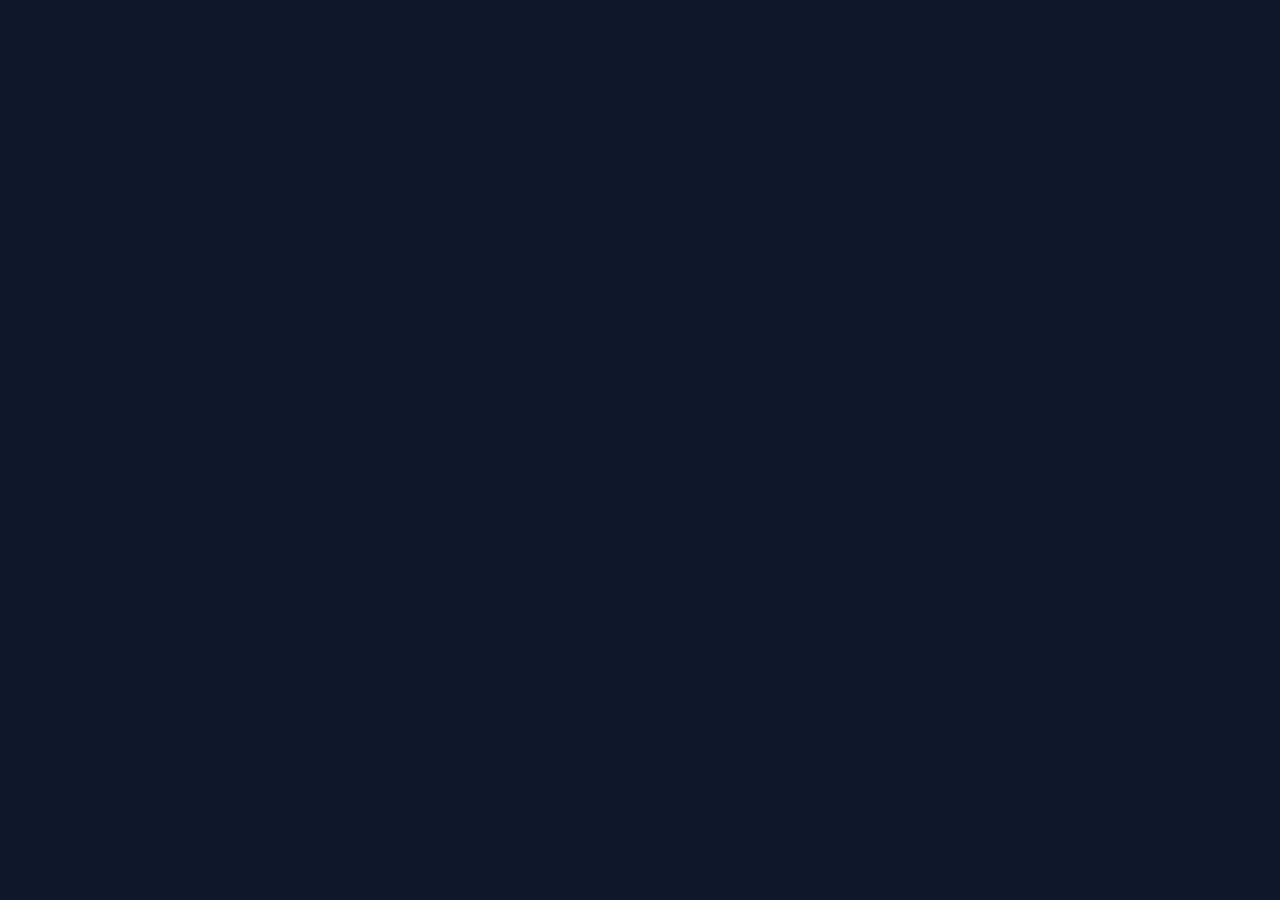
==== index.html @ 1a8a2dac "index.html" ====
<!DOCTYPE html>
<html lang="es">
<head>
<meta charset="utf-8">
<meta name="viewport" content="width=device-width,initial-scale=1">
<title>Training Dashboard Ivan</title>

<script src="https://cdn.jsdelivr.net/npm/chart.js"></script>

<style>
body{
    margin:0;
    font-family:Segoe UI,sans-serif;
    background:#0f172a;
    color:#fff;
}

.header{
    background:linear-gradient(135deg,#2563eb,#06b6d4);
    padding:22px;
}

.wrap{
    display:flex;
}

.side{
    width:250px;
    background:#111827;
    padding:15px;
    min-height:100vh;
}

.nav{
    background:#1f2937;
    padding:12px;
    border-radius:12px;
    margin:8px 0;
}

.main{
    flex:1;
    padding:20px;
}

.panel,.card{
    background:#fff;
    color:#111;
    border-radius:18px;
    padding:15px;
}

.cards{
    display:grid;
    grid-template-columns:repeat(auto-fit,minmax(160px,1fr));
    gap:15px;
}

.metric{
    font-size:28px;
    font-weight:700;
    color:#2563eb;
}

.summary{
    display:grid;
    grid-template-columns:repeat(auto-fit,minmax(120px,1fr));
    gap:10px;
}

.box{
    background:#eff6ff;
    border-radius:12px;
    padding:10px;
    text-align:center;
}

.sports,
.grid{
    display:grid;
    gap:15px;
}

.sports{
    grid-template-columns:repeat(auto-fit,minmax(220px,1fr));
    margin:15px 0;
}

.grid{
    grid-template-columns:1fr 1fr;
    margin-top:15px;
}

.sport{
    padding:15px;
    border-radius:18px;
    color:white;
}

.bike{
    background:#2563eb;
}

.run{
    background:#16a34a;
}

.gym{
    background:#ea580c;
}
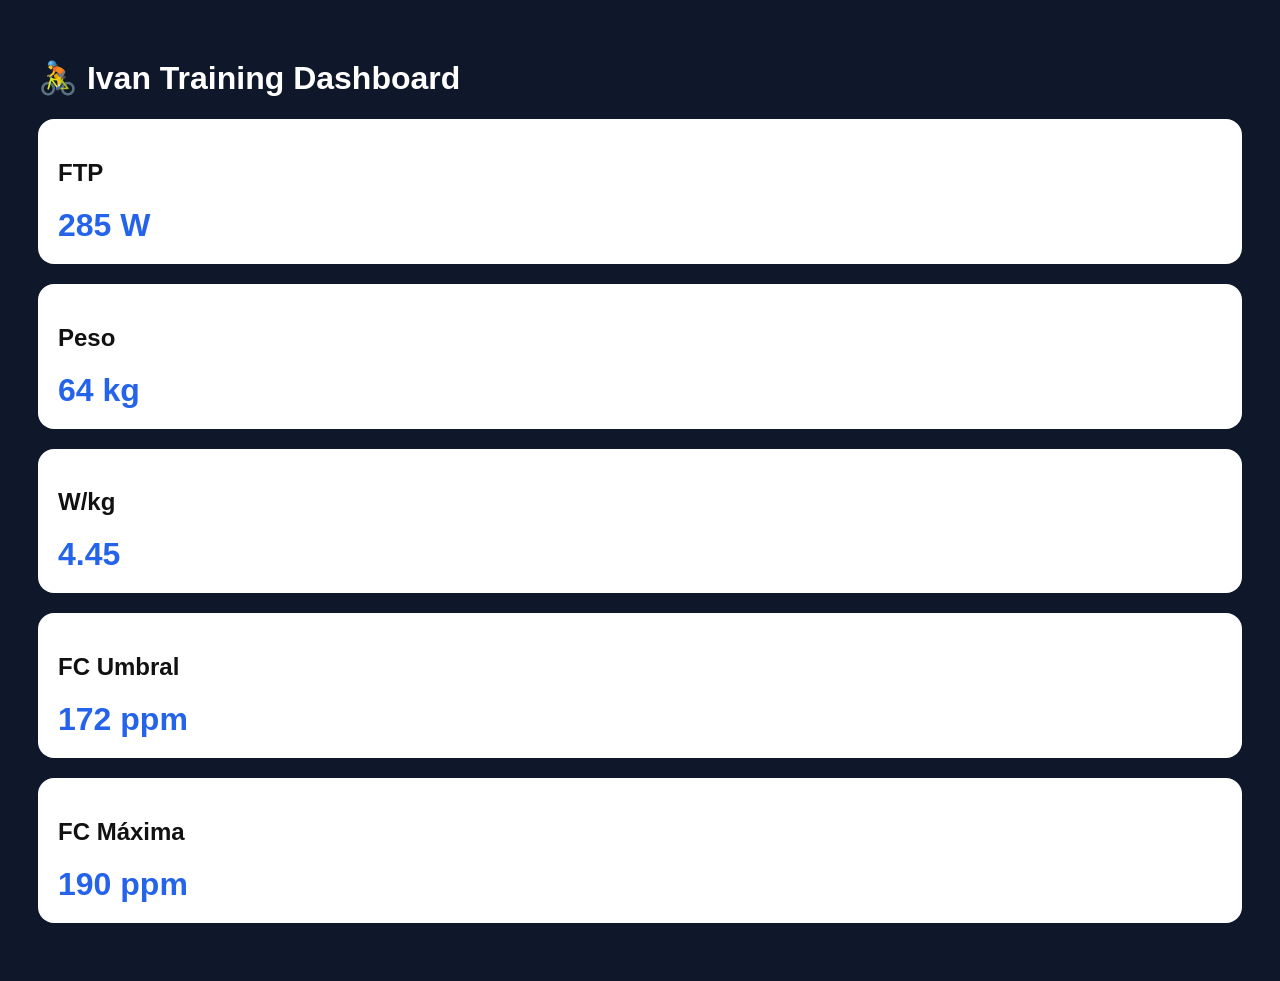
==== commit f44b526c: "index.html" ====
--- a/index.html
+++ b/index.html
@@ -1,111 +1,108 @@
 <!DOCTYPE html>
 <html lang="es">
 <head>
-<meta charset="utf-8">
-<meta name="viewport" content="width=device-width,initial-scale=1">
-<title>Training Dashboard Ivan</title>
-
-<script src="https://cdn.jsdelivr.net/npm/chart.js"></script>
+<meta charset="UTF-8">
+<meta name="viewport" content="width=device-width, initial-scale=1.0">
+<title>Ivan Training Dashboard</title>
 
 <style>
 body{
-    margin:0;
     font-family:Segoe UI,sans-serif;
     background:#0f172a;
-    color:#fff;
+    color:white;
+    padding:30px;
 }
 
-.header{
-    background:linear-gradient(135deg,#2563eb,#06b6d4);
-    padding:22px;
-}
-
-.wrap{
-    display:flex;
-}
-
-.side{
-    width:250px;
-    background:#111827;
-    padding:15px;
-    min-height:100vh;
-}
-
-.nav{
-    background:#1f2937;
-    padding:12px;
-    border-radius:12px;
-    margin:8px 0;
-}
-
-.main{
-    flex:1;
+.card{
+    background:white;
+    color:#111;
     padding:20px;
-}
-
-.panel,.card{
-    background:#fff;
-    color:#111;
-    border-radius:18px;
-    padding:15px;
-}
-
-.cards{
-    display:grid;
-    grid-template-columns:repeat(auto-fit,minmax(160px,1fr));
-    gap:15px;
+    border-radius:16px;
+    margin-bottom:20px;
 }
 
 .metric{
-    font-size:28px;
-    font-weight:700;
+    font-size:32px;
+    font-weight:bold;
     color:#2563eb;
 }
+</style>
 
-.summary{
-    display:grid;
-    grid-template-columns:repeat(auto-fit,minmax(120px,1fr));
-    gap:10px;
+</head>
+<body>
+
+<h1>🚴 Ivan Training Dashboard</h1>
+
+<div class="card">
+    <h2>FTP</h2>
+    <div id="ftp" class="metric">Cargando...</div>
+</div>
+
+<div class="card">
+    <h2>Peso</h2>
+    <div id="weight" class="metric">Cargando...</div>
+</div>
+
+<div class="card">
+    <h2>W/kg</h2>
+    <div id="wkg" class="metric">Cargando...</div>
+</div>
+
+<div class="card">
+    <h2>FC Umbral</h2>
+    <div id="lthr" class="metric">Cargando...</div>
+</div>
+
+<div class="card">
+    <h2>FC Máxima</h2>
+    <div id="maxhr" class="metric">Cargando...</div>
+</div>
+
+<script>
+async function cargarDatos() {
+
+    try {
+
+        const response = await fetch('./data/athlete.json');
+        const athlete = await response.json();
+
+        const cycling = athlete.sportSettings.find(
+            s => s.types.includes('Ride')
+        );
+
+        const ftp = cycling.ftp;
+        const peso = athlete.icu_weight;
+        const lthr = cycling.lthr;
+        const maxhr = cycling.max_hr;
+
+        document.getElementById('ftp').innerText =
+            ftp + ' W';
+
+        document.getElementById('weight').innerText =
+            peso + ' kg';
+
+        document.getElementById('wkg').innerText =
+            (ftp/peso).toFixed(2);
+
+        document.getElementById('lthr').innerText =
+            lthr + ' ppm';
+
+        document.getElementById('maxhr').innerText =
+            maxhr + ' ppm';
+
+    }
+    catch(error){
+
+        console.error(error);
+
+        document.body.innerHTML +=
+        '<p style="color:red">Error cargando athlete.json</p>';
+
+    }
 }
 
-.box{
-    background:#eff6ff;
-    border-radius:12px;
-    padding:10px;
-    text-align:center;
-}
+cargarDatos();
+</script>
 
-.sports,
-.grid{
-    display:grid;
-    gap:15px;
-}
-
-.sports{
-    grid-template-columns:repeat(auto-fit,minmax(220px,1fr));
-    margin:15px 0;
-}
-
-.grid{
-    grid-template-columns:1fr 1fr;
-    margin-top:15px;
-}
-
-.sport{
-    padding:15px;
-    border-radius:18px;
-    color:white;
-}
-
-.bike{
-    background:#2563eb;
-}
-
-.run{
-    background:#16a34a;
-}
-
-.gym{
-    background:#ea580c;
-}
-
+</body>
+</html>
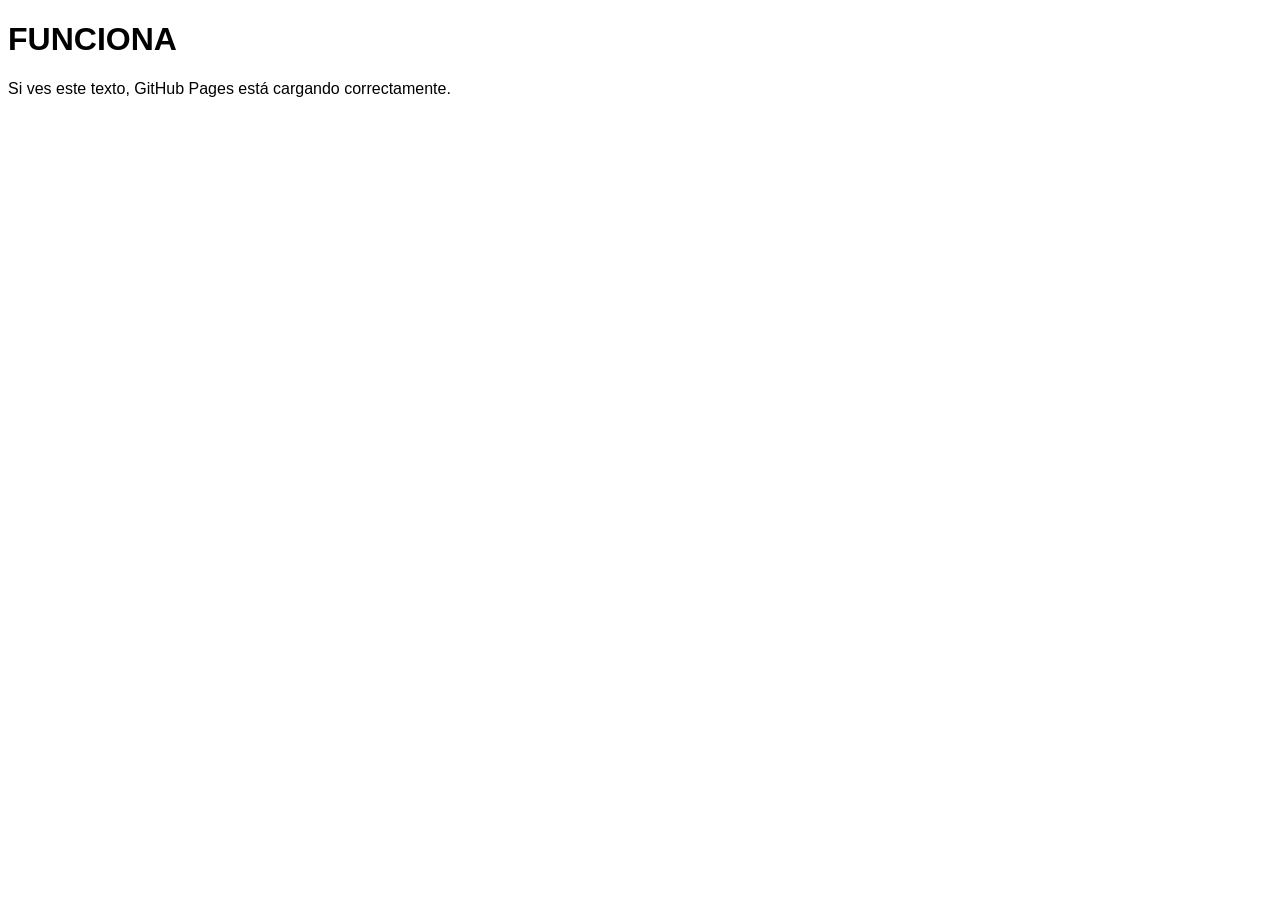
==== commit f88147d4: "index.html" ====
--- a/index.html
+++ b/index.html
@@ -1,108 +1,13 @@
 <!DOCTYPE html>
-<html lang="es">
+<html>
 <head>
-<meta charset="UTF-8">
-<meta name="viewport" content="width=device-width, initial-scale=1.0">
-<title>Ivan Training Dashboard</title>
+<title>Prueba</title>
+</head>
+<body style="background:white;color:black;font-family:Arial">
 
-<style>
-body{
-    font-family:Segoe UI,sans-serif;
-    background:#0f172a;
-    color:white;
-    padding:30px;
-}
+<h1>FUNCIONA</h1>
 
-.card{
-    background:white;
-    color:#111;
-    padding:20px;
-    border-radius:16px;
-    margin-bottom:20px;
-}
-
-.metric{
-    font-size:32px;
-    font-weight:bold;
-    color:#2563eb;
-}
-</style>
-
-</head>
-<body>
-
-<h1>🚴 Ivan Training Dashboard</h1>
-
-<div class="card">
-    <h2>FTP</h2>
-    <div id="ftp" class="metric">Cargando...</div>
-</div>
-
-<div class="card">
-    <h2>Peso</h2>
-    <div id="weight" class="metric">Cargando...</div>
-</div>
-
-<div class="card">
-    <h2>W/kg</h2>
-    <div id="wkg" class="metric">Cargando...</div>
-</div>
-
-<div class="card">
-    <h2>FC Umbral</h2>
-    <div id="lthr" class="metric">Cargando...</div>
-</div>
-
-<div class="card">
-    <h2>FC Máxima</h2>
-    <div id="maxhr" class="metric">Cargando...</div>
-</div>
-
-<script>
-async function cargarDatos() {
-
-    try {
-
-        const response = await fetch('./data/athlete.json');
-        const athlete = await response.json();
-
-        const cycling = athlete.sportSettings.find(
-            s => s.types.includes('Ride')
-        );
-
-        const ftp = cycling.ftp;
-        const peso = athlete.icu_weight;
-        const lthr = cycling.lthr;
-        const maxhr = cycling.max_hr;
-
-        document.getElementById('ftp').innerText =
-            ftp + ' W';
-
-        document.getElementById('weight').innerText =
-            peso + ' kg';
-
-        document.getElementById('wkg').innerText =
-            (ftp/peso).toFixed(2);
-
-        document.getElementById('lthr').innerText =
-            lthr + ' ppm';
-
-        document.getElementById('maxhr').innerText =
-            maxhr + ' ppm';
-
-    }
-    catch(error){
-
-        console.error(error);
-
-        document.body.innerHTML +=
-        '<p style="color:red">Error cargando athlete.json</p>';
-
-    }
-}
-
-cargarDatos();
-</script>
+<p>Si ves este texto, GitHub Pages está cargando correctamente.</p>
 
 </body>
 </html>
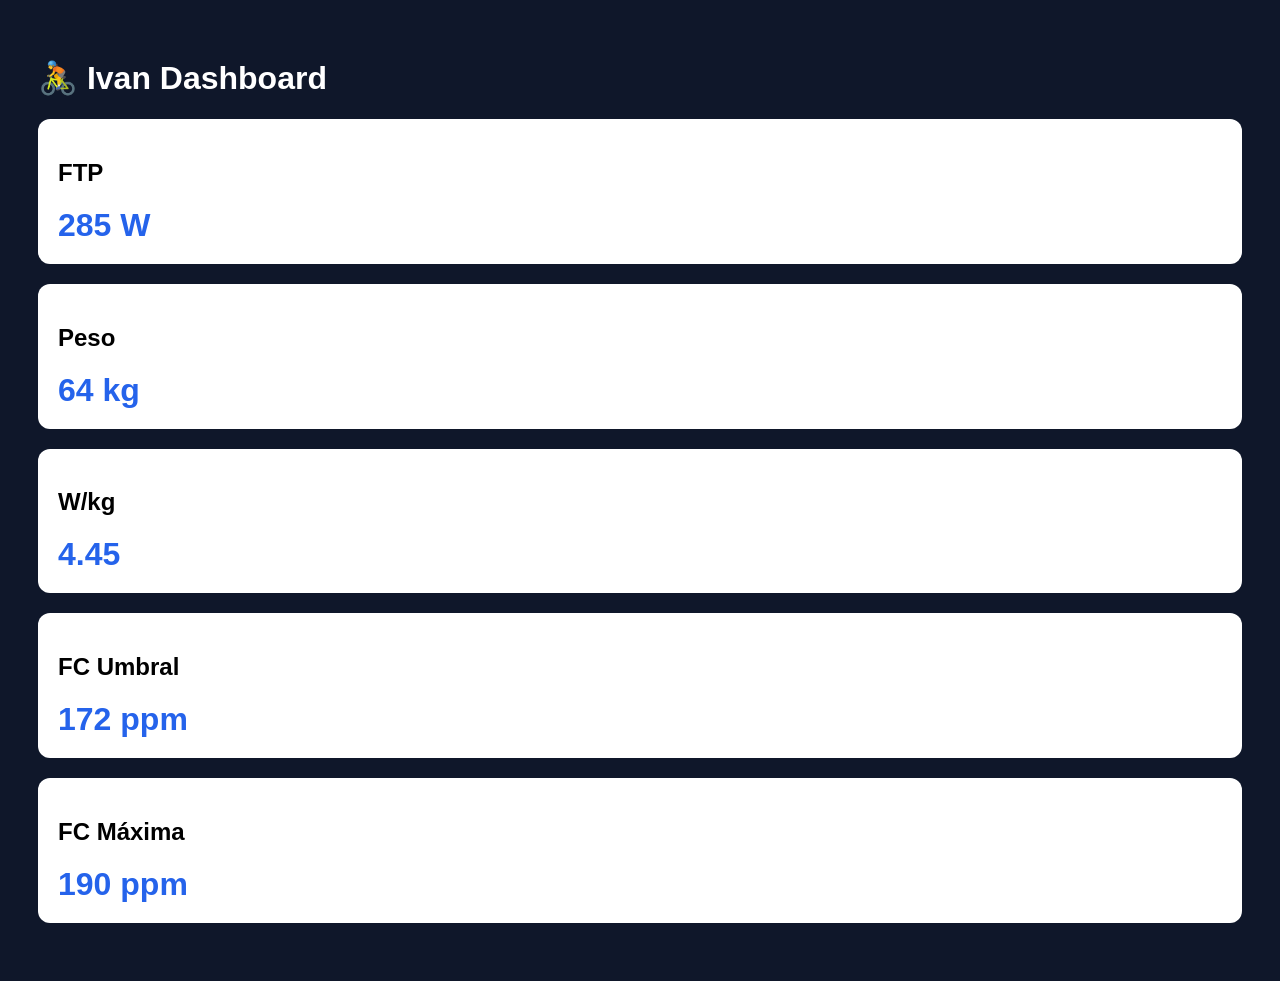
==== commit 31d7180d: "index.html" ====
--- a/index.html
+++ b/index.html
@@ -1,13 +1,100 @@
 <!DOCTYPE html>
-<html>
+<html lang="es">
 <head>
-<title>Prueba</title>
+<meta charset="UTF-8">
+<meta name="viewport" content="width=device-width, initial-scale=1.0">
+<title>Ivan Dashboard</title>
+
+<style>
+body{
+    font-family:Segoe UI,sans-serif;
+    background:#0f172a;
+    color:white;
+    padding:30px;
+}
+
+.card{
+    background:white;
+    color:black;
+    padding:20px;
+    border-radius:12px;
+    margin-bottom:20px;
+}
+
+.valor{
+    font-size:32px;
+    font-weight:bold;
+    color:#2563eb;
+}
+</style>
 </head>
-<body style="background:white;color:black;font-family:Arial">
 
-<h1>FUNCIONA</h1>
+<body>
 
-<p>Si ves este texto, GitHub Pages está cargando correctamente.</p>
+<h1>🚴 Ivan Dashboard</h1>
+
+<div class="card">
+    <h2>FTP</h2>
+    <div id="ftp" class="valor">Cargando...</div>
+</div>
+
+<div class="card">
+    <h2>Peso</h2>
+    <div id="peso" class="valor">Cargando...</div>
+</div>
+
+<div class="card">
+    <h2>W/kg</h2>
+    <div id="wkg" class="valor">Cargando...</div>
+</div>
+
+<div class="card">
+    <h2>FC Umbral</h2>
+    <div id="lthr" class="valor">Cargando...</div>
+</div>
+
+<div class="card">
+    <h2>FC Máxima</h2>
+    <div id="maxhr" class="valor">Cargando...</div>
+</div>
+
+<script>
+fetch('./data/athlete.json')
+.then(r => r.json())
+.then(athlete => {
+
+    const cycling = athlete.sportSettings.find(
+        s => s.types.includes('Ride')
+    );
+
+    const ftp = cycling.ftp;
+    const peso = athlete.icu_weight;
+    const lthr = cycling.lthr;
+    const maxhr = cycling.max_hr;
+
+    document.getElementById('ftp').innerText =
+        ftp + ' W';
+
+    document.getElementById('peso').innerText =
+        peso + ' kg';
+
+    document.getElementById('wkg').innerText =
+        (ftp / peso).toFixed(2);
+
+    document.getElementById('lthr').innerText =
+        lthr + ' ppm';
+
+    document.getElementById('maxhr').innerText =
+        maxhr + ' ppm';
+
+})
+.catch(err => {
+
+    document.body.innerHTML +=
+    '<p style="color:red">ERROR: ' + err + '</p>';
+
+});
+</script>
 
 </body>
 </html>
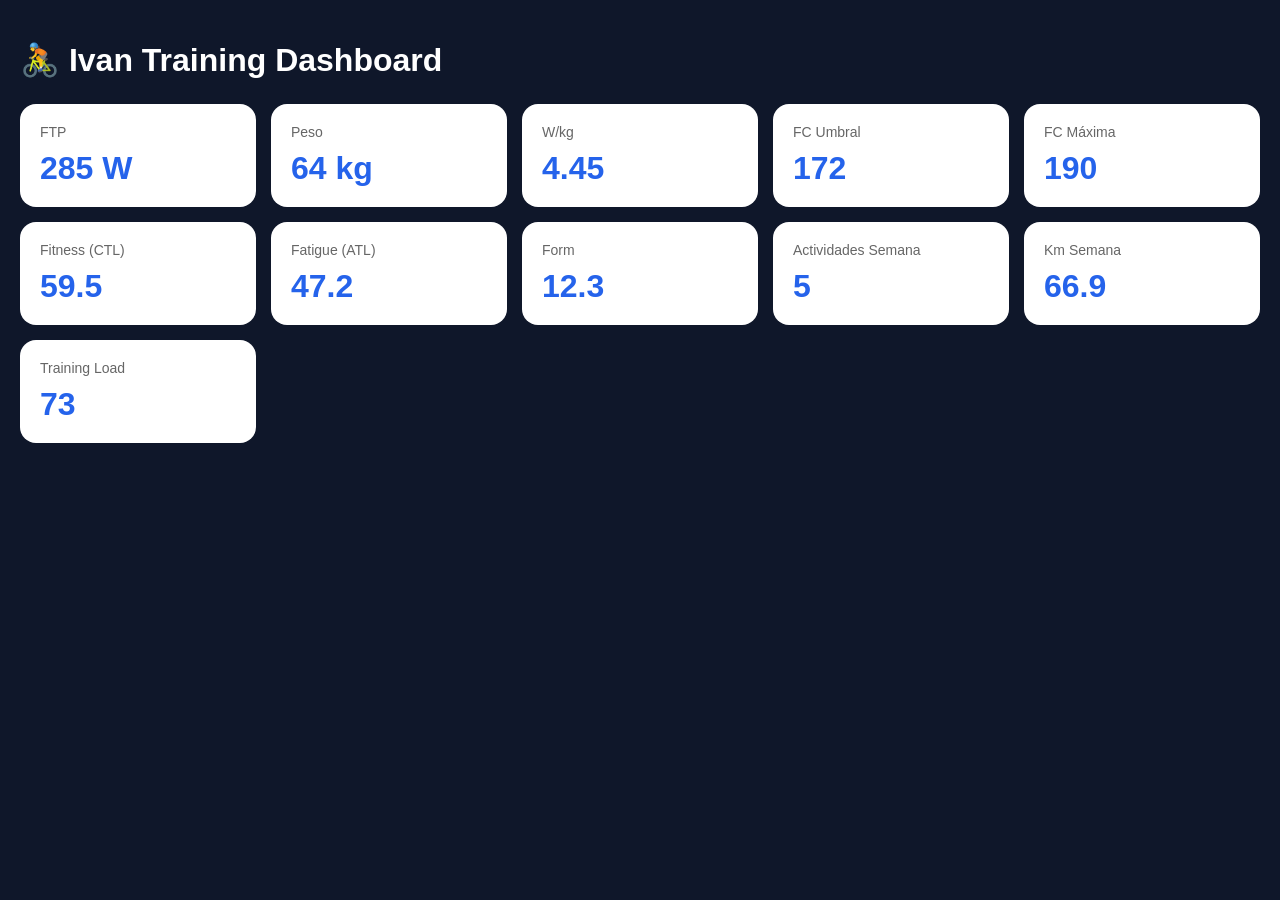
==== commit c60741d3: "index.html" ====
--- a/index.html
+++ b/index.html
@@ -3,97 +3,197 @@
 <head>
 <meta charset="UTF-8">
 <meta name="viewport" content="width=device-width, initial-scale=1.0">
-<title>Ivan Dashboard</title>
+<title>Ivan Training Dashboard</title>
 
 <style>
+
 body{
     font-family:Segoe UI,sans-serif;
     background:#0f172a;
     color:white;
-    padding:30px;
+    margin:0;
+    padding:20px;
+}
+
+h1{
+    margin-bottom:25px;
+}
+
+.grid{
+    display:grid;
+    grid-template-columns:repeat(auto-fit,minmax(220px,1fr));
+    gap:15px;
 }
 
 .card{
     background:white;
-    color:black;
+    color:#111;
     padding:20px;
-    border-radius:12px;
-    margin-bottom:20px;
+    border-radius:16px;
+}
+
+.titulo{
+    font-size:14px;
+    color:#666;
 }
 
 .valor{
+    margin-top:10px;
     font-size:32px;
     font-weight:bold;
     color:#2563eb;
 }
+
+@media(max-width:768px){
+
+    .grid{
+        grid-template-columns:1fr;
+    }
+
+}
+
 </style>
 </head>
 
 <body>
 
-<h1>🚴 Ivan Dashboard</h1>
-
-<div class="card">
-    <h2>FTP</h2>
-    <div id="ftp" class="valor">Cargando...</div>
+<h1>🚴 Ivan Training Dashboard</h1>
+
+<div class="grid">
+
+    <div class="card">
+        <div class="titulo">FTP</div>
+        <div id="ftp" class="valor">...</div>
+    </div>
+
+    <div class="card">
+        <div class="titulo">Peso</div>
+        <div id="peso" class="valor">...</div>
+    </div>
+
+    <div class="card">
+        <div class="titulo">W/kg</div>
+        <div id="wkg" class="valor">...</div>
+    </div>
+
+    <div class="card">
+        <div class="titulo">FC Umbral</div>
+        <div id="lthr" class="valor">...</div>
+    </div>
+
+    <div class="card">
+        <div class="titulo">FC Máxima</div>
+        <div id="maxhr" class="valor">...</div>
+    </div>
+
+    <div class="card">
+        <div class="titulo">Fitness (CTL)</div>
+        <div id="fitness" class="valor">...</div>
+    </div>
+
+    <div class="card">
+        <div class="titulo">Fatigue (ATL)</div>
+        <div id="fatigue" class="valor">...</div>
+    </div>
+
+    <div class="card">
+        <div class="titulo">Form</div>
+        <div id="form" class="valor">...</div>
+    </div>
+
+    <div class="card">
+        <div class="titulo">Actividades Semana</div>
+        <div id="count" class="valor">...</div>
+    </div>
+
+    <div class="card">
+        <div class="titulo">Km Semana</div>
+        <div id="distance" class="valor">...</div>
+    </div>
+
+    <div class="card">
+        <div class="titulo">Training Load</div>
+        <div id="load" class="valor">...</div>
+    </div>
+
 </div>
 
-<div class="card">
-    <h2>Peso</h2>
-    <div id="peso" class="valor">Cargando...</div>
-</div>
-
-<div class="card">
-    <h2>W/kg</h2>
-    <div id="wkg" class="valor">Cargando...</div>
-</div>
-
-<div class="card">
-    <h2>FC Umbral</h2>
-    <div id="lthr" class="valor">Cargando...</div>
-</div>
-
-<div class="card">
-    <h2>FC Máxima</h2>
-    <div id="maxhr" class="valor">Cargando...</div>
-</div>
-
 <script>
-fetch('./data/athlete.json')
-.then(r => r.json())
-.then(athlete => {
-
-    const cycling = athlete.sportSettings.find(
-        s => s.types.includes('Ride')
-    );
-
-    const ftp = cycling.ftp;
-    const peso = athlete.icu_weight;
-    const lthr = cycling.lthr;
-    const maxhr = cycling.max_hr;
-
-    document.getElementById('ftp').innerText =
-        ftp + ' W';
-
-    document.getElementById('peso').innerText =
-        peso + ' kg';
-
-    document.getElementById('wkg').innerText =
-        (ftp / peso).toFixed(2);
-
-    document.getElementById('lthr').innerText =
-        lthr + ' ppm';
-
-    document.getElementById('maxhr').innerText =
-        maxhr + ' ppm';
-
-})
-.catch(err => {
-
-    document.body.innerHTML +=
-    '<p style="color:red">ERROR: ' + err + '</p>';
-
-});
+
+async function cargarDashboard(){
+
+    try {
+
+        const athleteResponse =
+            await fetch('./data/athlete.json');
+
+        const athlete =
+            await athleteResponse.json();
+
+        const summaryResponse =
+            await fetch('./data/summary.json');
+
+        const summary =
+            await summaryResponse.json();
+
+        const cycling =
+            athlete.sportSettings.find(
+                s => s.types.includes('Ride')
+            );
+
+        const ftp = cycling.ftp;
+        const peso = athlete.icu_weight;
+
+        document.getElementById('ftp').innerText =
+            ftp + " W";
+
+        document.getElementById('peso').innerText =
+            peso + " kg";
+
+        document.getElementById('wkg').innerText =
+            (ftp / peso).toFixed(2);
+
+        document.getElementById('lthr').innerText =
+            cycling.lthr;
+
+        document.getElementById('maxhr').innerText =
+            cycling.max_hr;
+
+        const semana = summary[0];
+
+        document.getElementById('fitness').innerText =
+            semana.fitness.toFixed(1);
+
+        document.getElementById('fatigue').innerText =
+            semana.fatigue.toFixed(1);
+
+        document.getElementById('form').innerText =
+            semana.form.toFixed(1);
+
+        document.getElementById('count').innerText =
+            semana.count;
+
+        document.getElementById('distance').innerText =
+            (semana.distance / 1000).toFixed(1);
+
+        document.getElementById('load').innerText =
+            semana.training_load;
+
+    }
+    catch(error){
+
+        console.error(error);
+
+        alert(
+          "Error cargando datos. Revisa athlete.json y summary.json"
+        );
+
+    }
+
+}
+
+cargarDashboard();
+
 </script>
 
 </body>
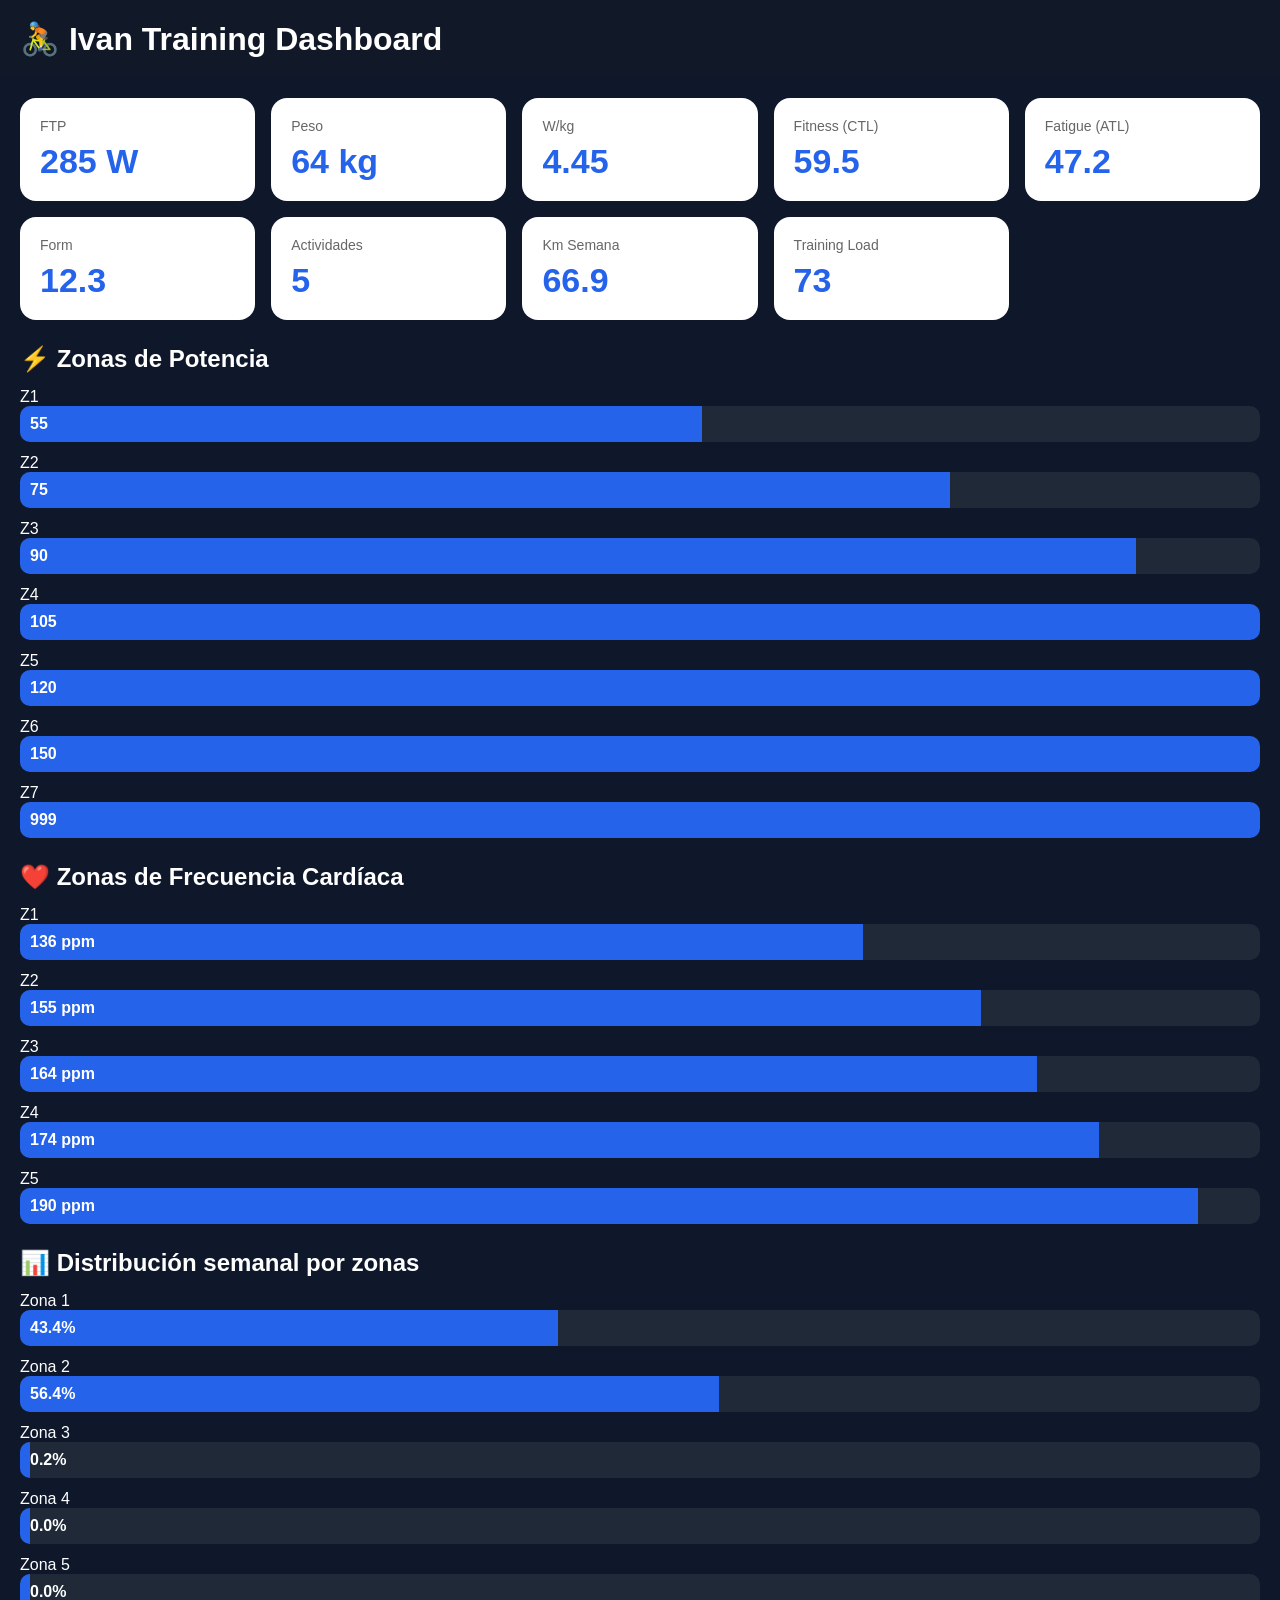
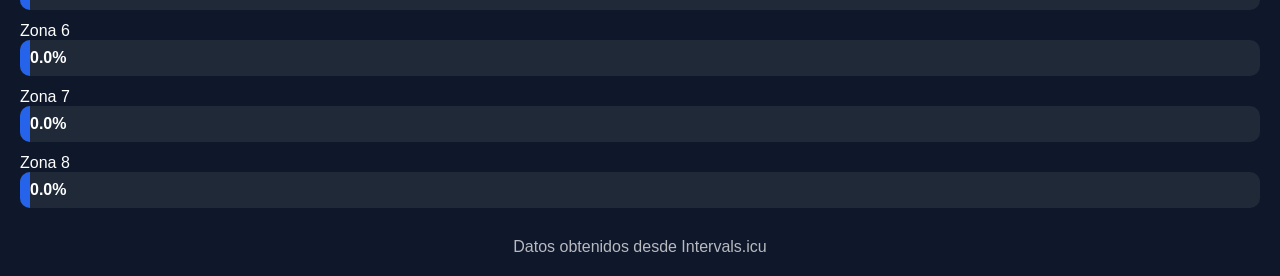
==== commit a0c5807b: "index.html" ====
--- a/index.html
+++ b/index.html
@@ -2,53 +2,101 @@
 <html lang="es">
 <head>
 <meta charset="UTF-8">
-<meta name="viewport" content="width=device-width, initial-scale=1.0">
+<meta name="viewport" content="width=device-width,initial-scale=1">
 <title>Ivan Training Dashboard</title>
 
 <style>
 
+*{
+  box-sizing:border-box;
+}
+
 body{
-    font-family:Segoe UI,sans-serif;
-    background:#0f172a;
-    color:white;
-    margin:0;
-    padding:20px;
+  margin:0;
+  background:#0f172a;
+  color:white;
+  font-family:Segoe UI,sans-serif;
+}
+
+header{
+  background:#111827;
+  padding:20px;
 }
 
 h1{
-    margin-bottom:25px;
+  margin:0;
+}
+
+.container{
+  padding:20px;
 }
 
 .grid{
-    display:grid;
-    grid-template-columns:repeat(auto-fit,minmax(220px,1fr));
-    gap:15px;
+  display:grid;
+  grid-template-columns:repeat(auto-fit,minmax(220px,1fr));
+  gap:16px;
 }
 
 .card{
-    background:white;
-    color:#111;
-    padding:20px;
-    border-radius:16px;
-}
-
-.titulo{
-    font-size:14px;
-    color:#666;
-}
-
-.valor{
-    margin-top:10px;
-    font-size:32px;
-    font-weight:bold;
-    color:#2563eb;
+  background:white;
+  color:#111827;
+  border-radius:16px;
+  padding:20px;
+}
+
+.label{
+  font-size:14px;
+  color:#666;
+}
+
+.value{
+  font-size:34px;
+  font-weight:bold;
+  color:#2563eb;
+  margin-top:8px;
+}
+
+.section{
+  margin-top:25px;
+}
+
+.section h2{
+  margin-bottom:15px;
+}
+
+.bar{
+  background:#1f2937;
+  height:36px;
+  border-radius:10px;
+  overflow:hidden;
+  margin-bottom:10px;
+}
+
+.fill{
+  background:#2563eb;
+  height:100%;
+  display:flex;
+  align-items:center;
+  padding-left:10px;
+  color:white;
+  font-weight:bold;
+}
+
+.zoneRow{
+  margin-bottom:12px;
+}
+
+.footer{
+  margin-top:30px;
+  text-align:center;
+  opacity:.7;
 }
 
 @media(max-width:768px){
 
-    .grid{
-        grid-template-columns:1fr;
-    }
+  .grid{
+    grid-template-columns:1fr;
+  }
 
 }
 
@@ -57,142 +105,205 @@
 
 <body>
 
-<h1>🚴 Ivan Training Dashboard</h1>
-
-<div class="grid">
-
-    <div class="card">
-        <div class="titulo">FTP</div>
-        <div id="ftp" class="valor">...</div>
-    </div>
-
-    <div class="card">
-        <div class="titulo">Peso</div>
-        <div id="peso" class="valor">...</div>
-    </div>
-
-    <div class="card">
-        <div class="titulo">W/kg</div>
-        <div id="wkg" class="valor">...</div>
-    </div>
-
-    <div class="card">
-        <div class="titulo">FC Umbral</div>
-        <div id="lthr" class="valor">...</div>
-    </div>
-
-    <div class="card">
-        <div class="titulo">FC Máxima</div>
-        <div id="maxhr" class="valor">...</div>
-    </div>
-
-    <div class="card">
-        <div class="titulo">Fitness (CTL)</div>
-        <div id="fitness" class="valor">...</div>
-    </div>
-
-    <div class="card">
-        <div class="titulo">Fatigue (ATL)</div>
-        <div id="fatigue" class="valor">...</div>
-    </div>
-
-    <div class="card">
-        <div class="titulo">Form</div>
-        <div id="form" class="valor">...</div>
-    </div>
-
-    <div class="card">
-        <div class="titulo">Actividades Semana</div>
-        <div id="count" class="valor">...</div>
-    </div>
-
-    <div class="card">
-        <div class="titulo">Km Semana</div>
-        <div id="distance" class="valor">...</div>
-    </div>
-
-    <div class="card">
-        <div class="titulo">Training Load</div>
-        <div id="load" class="valor">...</div>
-    </div>
+<header>
+  <h1>🚴 Ivan Training Dashboard</h1>
+</header>
+
+<div class="container">
+
+  <div class="grid">
+
+    <div class="card">
+      <div class="label">FTP</div>
+      <div id="ftp" class="value">...</div>
+    </div>
+
+    <div class="card">
+      <div class="label">Peso</div>
+      <div id="peso" class="value">...</div>
+    </div>
+
+    <div class="card">
+      <div class="label">W/kg</div>
+      <div id="wkg" class="value">...</div>
+    </div>
+
+    <div class="card">
+      <div class="label">Fitness (CTL)</div>
+      <div id="fitness" class="value">...</div>
+    </div>
+
+    <div class="card">
+      <div class="label">Fatigue (ATL)</div>
+      <div id="fatigue" class="value">...</div>
+    </div>
+
+    <div class="card">
+      <div class="label">Form</div>
+      <div id="form" class="value">...</div>
+    </div>
+
+    <div class="card">
+      <div class="label">Actividades</div>
+      <div id="count" class="value">...</div>
+    </div>
+
+    <div class="card">
+      <div class="label">Km Semana</div>
+      <div id="distance" class="value">...</div>
+    </div>
+
+    <div class="card">
+      <div class="label">Training Load</div>
+      <div id="load" class="value">...</div>
+    </div>
+
+  </div>
+
+  <div class="section">
+
+    <h2>⚡ Zonas de Potencia</h2>
+
+    <div id="powerZones"></div>
+
+  </div>
+
+  <div class="section">
+
+    <h2>❤️ Zonas de Frecuencia Cardíaca</h2>
+
+    <div id="hrZones"></div>
+
+  </div>
+
+  <div class="section">
+
+    <h2>📊 Distribución semanal por zonas</h2>
+
+    <div id="weekZones"></div>
+
+  </div>
+
+  <div class="footer">
+
+    Datos obtenidos desde Intervals.icu
+
+  </div>
 
 </div>
 
 <script>
 
-async function cargarDashboard(){
-
-    try {
-
-        const athleteResponse =
-            await fetch('./data/athlete.json');
-
-        const athlete =
-            await athleteResponse.json();
-
-        const summaryResponse =
-            await fetch('./data/summary.json');
-
-        const summary =
-            await summaryResponse.json();
-
-        const cycling =
-            athlete.sportSettings.find(
-                s => s.types.includes('Ride')
-            );
-
-        const ftp = cycling.ftp;
-        const peso = athlete.icu_weight;
-
-        document.getElementById('ftp').innerText =
-            ftp + " W";
-
-        document.getElementById('peso').innerText =
-            peso + " kg";
-
-        document.getElementById('wkg').innerText =
-            (ftp / peso).toFixed(2);
-
-        document.getElementById('lthr').innerText =
-            cycling.lthr;
-
-        document.getElementById('maxhr').innerText =
-            cycling.max_hr;
-
-        const semana = summary[0];
-
-        document.getElementById('fitness').innerText =
-            semana.fitness.toFixed(1);
-
-        document.getElementById('fatigue').innerText =
-            semana.fatigue.toFixed(1);
-
-        document.getElementById('form').innerText =
-            semana.form.toFixed(1);
-
-        document.getElementById('count').innerText =
-            semana.count;
-
-        document.getElementById('distance').innerText =
-            (semana.distance / 1000).toFixed(1);
-
-        document.getElementById('load').innerText =
-            semana.training_load;
-
-    }
-    catch(error){
-
-        console.error(error);
-
-        alert(
-          "Error cargando datos. Revisa athlete.json y summary.json"
-        );
-
-    }
-
-}
-
-cargarDashboard();
+async function loadDashboard(){
+
+  const athlete =
+      await fetch('./data/athlete.json')
+      .then(r => r.json());
+
+  const summary =
+      await fetch('./data/summary.json')
+      .then(r => r.json());
+
+  const cycling =
+      athlete.sportSettings.find(
+          s => s.types.includes("Ride")
+      );
+
+  const week = summary[0];
+
+  const ftp = cycling.ftp;
+  const weight = athlete.icu_weight;
+
+  document.getElementById('ftp').innerText =
+      ftp + " W";
+
+  document.getElementById('peso').innerText =
+      weight + " kg";
+
+  document.getElementById('wkg').innerText =
+      (ftp/weight).toFixed(2);
+
+  document.getElementById('fitness').innerText =
+      week.fitness.toFixed(1);
+
+  document.getElementById('fatigue').innerText =
+      week.fatigue.toFixed(1);
+
+  document.getElementById('form').innerText =
+      week.form.toFixed(1);
+
+  document.getElementById('count').innerText =
+      week.count;
+
+  document.getElementById('distance').innerText =
+      (week.distance/1000).toFixed(1);
+
+  document.getElementById('load').innerText =
+      week.training_load;
+
+  let powerHtml = '';
+
+  cycling.power_zones.forEach((z,i)=>{
+
+      powerHtml += `
+      <div class="zoneRow">
+        Z${i+1}
+        <div class="bar">
+          <div class="fill" style="width:${Math.min(z,100)}%">
+            ${z}
+          </div>
+        </div>
+      </div>`;
+  });
+
+  document.getElementById('powerZones').innerHTML =
+      powerHtml;
+
+  let hrHtml = '';
+
+  cycling.hr_zones.forEach((z,i)=>{
+
+      hrHtml += `
+      <div class="zoneRow">
+        Z${i+1}
+        <div class="bar">
+          <div class="fill" style="width:${Math.min(z/2,100)}%">
+            ${z} ppm
+          </div>
+        </div>
+      </div>`;
+  });
+
+  document.getElementById('hrZones').innerHTML =
+      hrHtml;
+
+  const total =
+      week.timeInZones.reduce((a,b)=>a+b,0);
+
+  let weekHtml = '';
+
+  week.timeInZones.forEach((z,i)=>{
+
+      const pct =
+          ((z/total)*100).toFixed(1);
+
+      weekHtml += `
+      <div class="zoneRow">
+        Zona ${i+1}
+        <div class="bar">
+          <div class="fill" style="width:${pct}%">
+            ${pct}%
+          </div>
+        </div>
+      </div>`;
+  });
+
+  document.getElementById('weekZones').innerHTML =
+      weekHtml;
+
+}
+
+loadDashboard();
 
 </script>
 
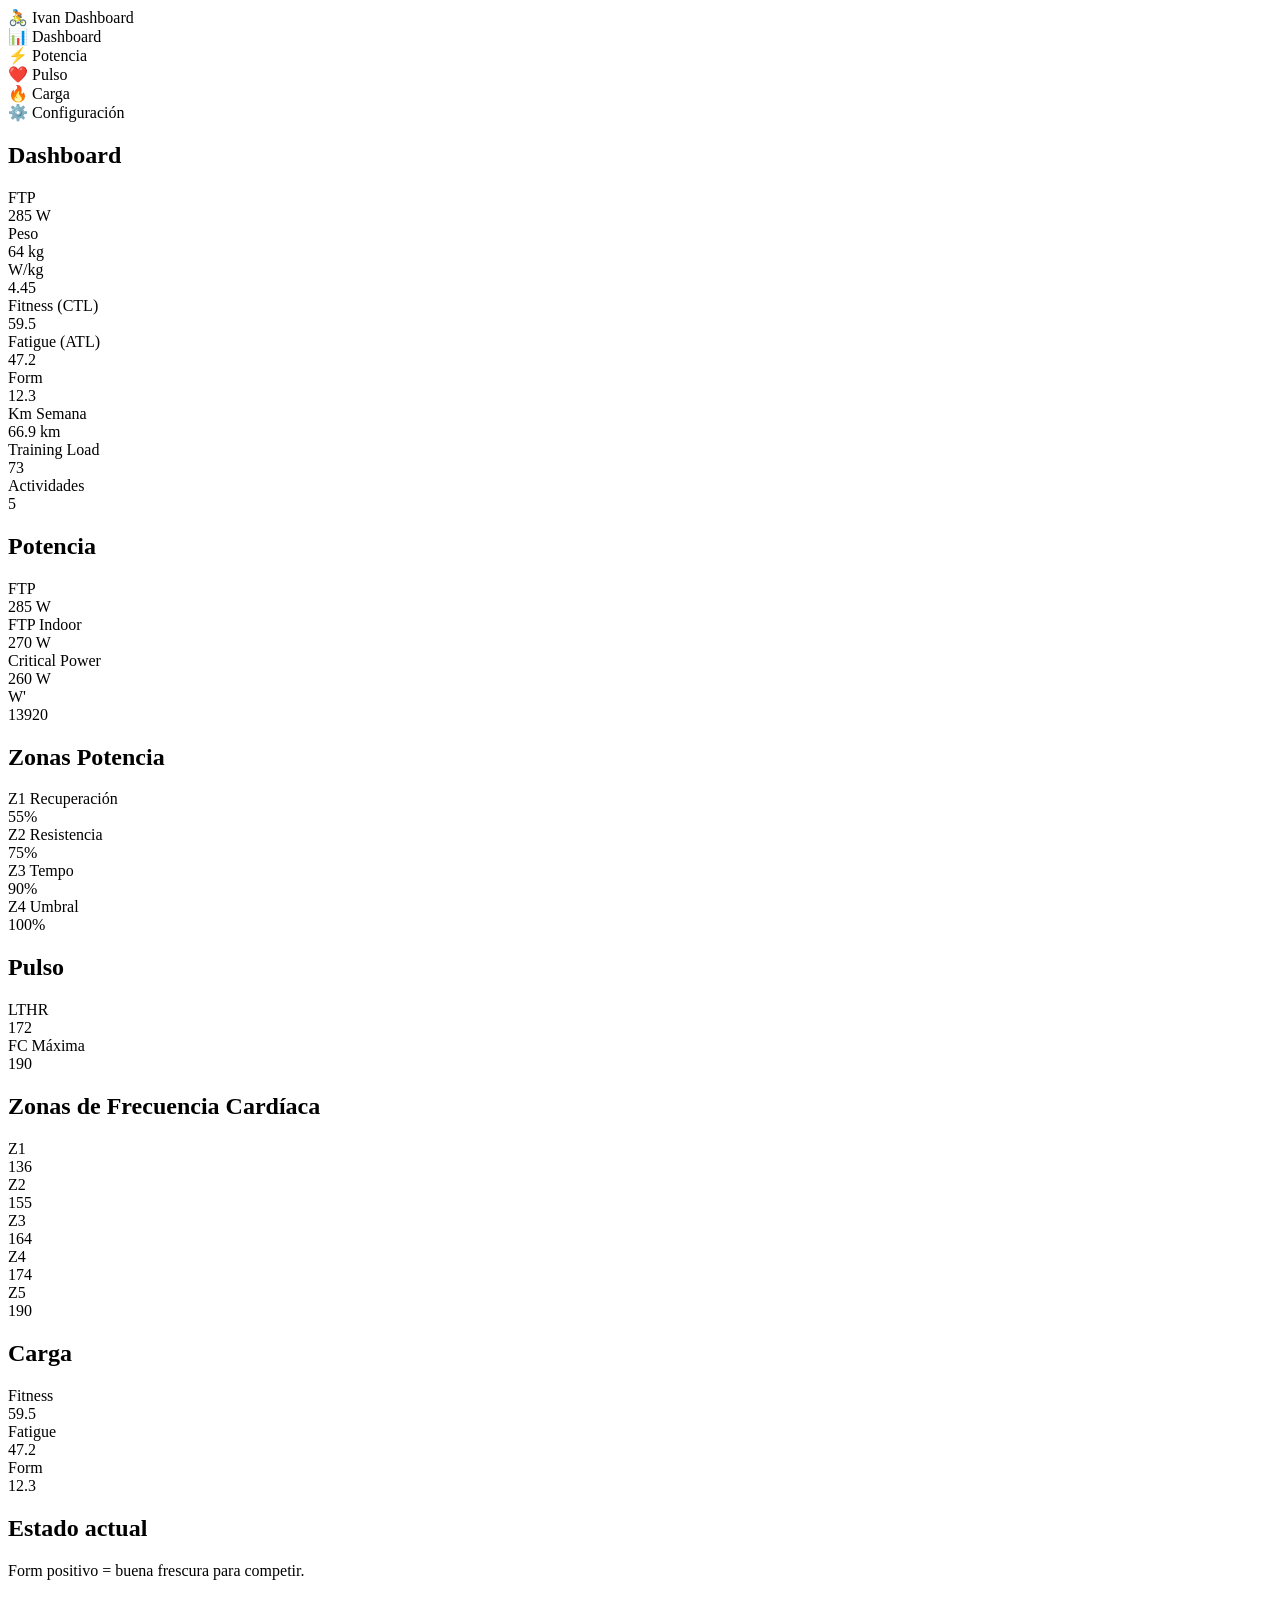
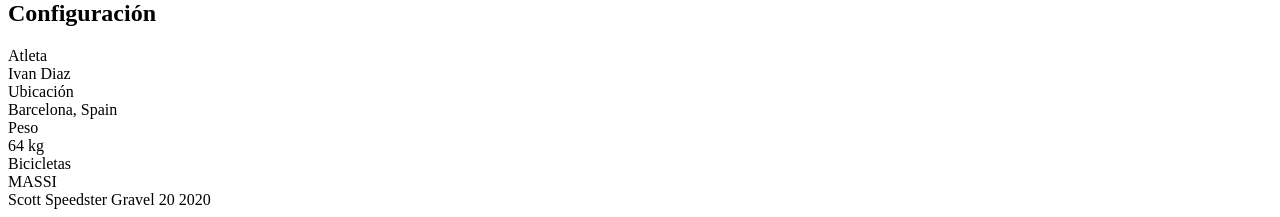
==== commit 3684d22e: "index.html" ====
--- a/index.html
+++ b/index.html
@@ -1,311 +1,311 @@
 <!DOCTYPE html>
 <html lang="es">
+
 <head>
+
 <meta charset="UTF-8">
-<meta name="viewport" content="width=device-width,initial-scale=1">
+<meta name="viewport" content="width=device-width, initial-scale=1.0">
+
 <title>Ivan Training Dashboard</title>
 
-<style>
-
-*{
-  box-sizing:border-box;
-}
-
-body{
-  margin:0;
-  background:#0f172a;
-  color:white;
-  font-family:Segoe UI,sans-serif;
-}
-
-header{
-  background:#111827;
-  padding:20px;
-}
-
-h1{
-  margin:0;
-}
-
-.container{
-  padding:20px;
-}
-
-.grid{
-  display:grid;
-  grid-template-columns:repeat(auto-fit,minmax(220px,1fr));
-  gap:16px;
-}
-
-.card{
-  background:white;
-  color:#111827;
-  border-radius:16px;
-  padding:20px;
-}
-
-.label{
-  font-size:14px;
-  color:#666;
-}
-
-.value{
-  font-size:34px;
-  font-weight:bold;
-  color:#2563eb;
-  margin-top:8px;
-}
-
-.section{
-  margin-top:25px;
-}
-
-.section h2{
-  margin-bottom:15px;
-}
-
-.bar{
-  background:#1f2937;
-  height:36px;
-  border-radius:10px;
-  overflow:hidden;
-  margin-bottom:10px;
-}
-
-.fill{
-  background:#2563eb;
-  height:100%;
-  display:flex;
-  align-items:center;
-  padding-left:10px;
-  color:white;
-  font-weight:bold;
-}
-
-.zoneRow{
-  margin-bottom:12px;
-}
-
-.footer{
-  margin-top:30px;
-  text-align:center;
-  opacity:.7;
-}
-
-@media(max-width:768px){
-
-  .grid{
-    grid-template-columns:1fr;
-  }
-
-}
-
-</style>
+<link rel="stylesheet" href="css/styles.css">
+
 </head>
 
 <body>
 
-<header>
-  <h1>🚴 Ivan Training Dashboard</h1>
-</header>
-
-<div class="container">
-
-  <div class="grid">
-
-    <div class="card">
-      <div class="label">FTP</div>
-      <div id="ftp" class="value">...</div>
-    </div>
-
-    <div class="card">
-      <div class="label">Peso</div>
-      <div id="peso" class="value">...</div>
-    </div>
-
-    <div class="card">
-      <div class="label">W/kg</div>
-      <div id="wkg" class="value">...</div>
-    </div>
-
-    <div class="card">
-      <div class="label">Fitness (CTL)</div>
-      <div id="fitness" class="value">...</div>
-    </div>
-
-    <div class="card">
-      <div class="label">Fatigue (ATL)</div>
-      <div id="fatigue" class="value">...</div>
-    </div>
-
-    <div class="card">
-      <div class="label">Form</div>
-      <div id="form" class="value">...</div>
-    </div>
-
-    <div class="card">
-      <div class="label">Actividades</div>
-      <div id="count" class="value">...</div>
-    </div>
-
-    <div class="card">
-      <div class="label">Km Semana</div>
-      <div id="distance" class="value">...</div>
-    </div>
-
-    <div class="card">
-      <div class="label">Training Load</div>
-      <div id="load" class="value">...</div>
-    </div>
-
-  </div>
-
-  <div class="section">
-
-    <h2>⚡ Zonas de Potencia</h2>
-
-    <div id="powerZones"></div>
-
-  </div>
-
-  <div class="section">
-
-    <h2>❤️ Zonas de Frecuencia Cardíaca</h2>
-
-    <div id="hrZones"></div>
-
-  </div>
-
-  <div class="section">
-
-    <h2>📊 Distribución semanal por zonas</h2>
-
-    <div id="weekZones"></div>
-
-  </div>
-
-  <div class="footer">
-
-    Datos obtenidos desde Intervals.icu
-
-  </div>
+<div class="layout">
+
+    <aside class="sidebar">
+
+        <div class="logo">
+            🚴 Ivan Dashboard
+        </div>
+
+        <div class="menu-item" onclick="showPage('dashboard')">
+            📊 Dashboard
+        </div>
+
+        <div class="menu-item" onclick="showPage('power')">
+            ⚡ Potencia
+        </div>
+
+        <div class="menu-item" onclick="showPage('hr')">
+            ❤️ Pulso
+        </div>
+
+        <div class="menu-item" onclick="showPage('load')">
+            🔥 Carga
+        </div>
+
+        <div class="menu-item" onclick="showPage('config')">
+            ⚙️ Configuración
+        </div>
+
+    </aside>
+
+    <main class="content">
+
+        <!-- DASHBOARD -->
+
+        <section id="dashboard" class="page active">
+
+            <h1>Dashboard</h1>
+
+            <div class="cards">
+
+                <div class="card">
+                    <div class="card-title">FTP</div>
+                    <div id="dashboard-ftp" class="card-value">...</div>
+                </div>
+
+                <div class="card">
+                    <div class="card-title">Peso</div>
+                    <div id="dashboard-weight" class="card-value">...</div>
+                </div>
+
+                <div class="card">
+                    <div class="card-title">W/kg</div>
+                    <div id="dashboard-wkg" class="card-value">...</div>
+                </div>
+
+                <div class="card">
+                    <div class="card-title">Fitness (CTL)</div>
+                    <div id="dashboard-fitness" class="card-value">...</div>
+                </div>
+
+                <div class="card">
+                    <div class="card-title">Fatigue (ATL)</div>
+                    <div id="dashboard-fatigue" class="card-value">...</div>
+                </div>
+
+                <div class="card">
+                    <div class="card-title">Form</div>
+                    <div id="dashboard-form" class="card-value">...</div>
+                </div>
+
+                <div class="card">
+                    <div class="card-title">Km Semana</div>
+                    <div id="dashboard-distance" class="card-value">...</div>
+                </div>
+
+                <div class="card">
+                    <div class="card-title">Training Load</div>
+                    <div id="dashboard-load" class="card-value">...</div>
+                </div>
+
+                <div class="card">
+                    <div class="card-title">Actividades</div>
+                    <div id="dashboard-count" class="card-value">...</div>
+                </div>
+
+            </div>
+
+        </section>
+
+        <!-- POTENCIA -->
+
+        <section id="power" class="page">
+
+            <h1>Potencia</h1>
+
+            <div class="cards">
+
+                <div class="card">
+                    <div class="card-title">FTP</div>
+                    <div id="power-ftp" class="card-value">...</div>
+                </div>
+
+                <div class="card">
+                    <div class="card-title">FTP Indoor</div>
+                    <div id="power-indoor" class="card-value">...</div>
+                </div>
+
+                <div class="card">
+                    <div class="card-title">Critical Power</div>
+                    <div id="power-cp" class="card-value">...</div>
+                </div>
+
+                <div class="card">
+                    <div class="card-title">W'</div>
+                    <div id="power-wprime" class="card-value">...</div>
+                </div>
+
+            </div>
+
+            <div class="section">
+
+                <h2>Zonas Potencia</h2>
+
+                <div class="zone">
+                    Z1 Recuperación
+                    <div class="bar">
+                        <div class="fill" style="width:55%">55%</div>
+                    </div>
+                </div>
+
+                <div class="zone">
+                    Z2 Resistencia
+                    <div class="bar">
+                        <div class="fill" style="width:75%">75%</div>
+                    </div>
+                </div>
+
+                <div class="zone">
+                    Z3 Tempo
+                    <div class="bar">
+                        <div class="fill" style="width:90%">90%</div>
+                    </div>
+                </div>
+
+                <div class="zone">
+                    Z4 Umbral
+                    <div class="bar">
+                        <div class="fill" style="width:100%">100%</div>
+                    </div>
+                </div>
+
+            </div>
+
+        </section>
+
+        <!-- PULSO -->
+
+        <section id="hr" class="page">
+
+            <h1>Pulso</h1>
+
+            <div class="cards">
+
+                <div class="card">
+                    <div class="card-title">LTHR</div>
+                    <div id="hr-lthr" class="card-value">...</div>
+                </div>
+
+                <div class="card">
+                    <div class="card-title">FC Máxima</div>
+                    <div id="hr-max" class="card-value">...</div>
+                </div>
+
+            </div>
+
+            <div class="section">
+
+                <h2>Zonas de Frecuencia Cardíaca</h2>
+
+                <div class="zone">
+                    Z1
+                    <div class="bar">
+                        <div class="fill" style="width:50%">136</div>
+                    </div>
+                </div>
+
+                <div class="zone">
+                    Z2
+                    <div class="bar">
+                        <div class="fill" style="width:65%">155</div>
+                    </div>
+                </div>
+
+                <div class="zone">
+                    Z3
+                    <div class="bar">
+                        <div class="fill" style="width:75%">164</div>
+                    </div>
+                </div>
+
+                <div class="zone">
+                    Z4
+                    <div class="bar">
+                        <div class="fill" style="width:85%">174</div>
+                    </div>
+                </div>
+
+                <div class="zone">
+                    Z5
+                    <div class="bar">
+                        <div class="fill" style="width:100%">190</div>
+                    </div>
+                </div>
+
+            </div>
+
+        </section>
+
+        <!-- CARGA -->
+
+        <section id="load" class="page">
+
+            <h1>Carga</h1>
+
+            <div class="cards">
+
+                <div class="card">
+                    <div class="card-title">Fitness</div>
+                    <div id="dashboard-fitness-copy" class="card-value">59.5</div>
+                </div>
+
+                <div class="card">
+                    <div class="card-title">Fatigue</div>
+                    <div id="dashboard-fatigue-copy" class="card-value">47.2</div>
+                </div>
+
+                <div class="card">
+                    <div class="card-title">Form</div>
+                    <div id="dashboard-form-copy" class="card-value">12.3</div>
+                </div>
+
+            </div>
+
+            <div class="section">
+
+                <h2>Estado actual</h2>
+
+                <p>
+                    Form positivo = buena frescura para competir.
+                </p>
+
+            </div>
+
+        </section>
+
+        <!-- CONFIG -->
+
+        <section id="config" class="page">
+
+            <h1>Configuración</h1>
+
+            <div class="cards">
+
+                <div class="card">
+                    <div class="card-title">Atleta</div>
+                    <div id="config-name" class="card-value">...</div>
+                </div>
+
+                <div class="card">
+                    <div class="card-title">Ubicación</div>
+                    <div id="config-location" class="card-value">...</div>
+                </div>
+
+                <div class="card">
+                    <div class="card-title">Peso</div>
+                    <div id="config-weight" class="card-value">...</div>
+                </div>
+
+                <div class="card">
+                    <div class="card-title">Bicicletas</div>
+                    <div id="config-bikes">...</div>
+                </div>
+
+            </div>
+
+        </section>
+
+    </main>
 
 </div>
 
-<script>
-
-async function loadDashboard(){
-
-  const athlete =
-      await fetch('./data/athlete.json')
-      .then(r => r.json());
-
-  const summary =
-      await fetch('./data/summary.json')
-      .then(r => r.json());
-
-  const cycling =
-      athlete.sportSettings.find(
-          s => s.types.includes("Ride")
-      );
-
-  const week = summary[0];
-
-  const ftp = cycling.ftp;
-  const weight = athlete.icu_weight;
-
-  document.getElementById('ftp').innerText =
-      ftp + " W";
-
-  document.getElementById('peso').innerText =
-      weight + " kg";
-
-  document.getElementById('wkg').innerText =
-      (ftp/weight).toFixed(2);
-
-  document.getElementById('fitness').innerText =
-      week.fitness.toFixed(1);
-
-  document.getElementById('fatigue').innerText =
-      week.fatigue.toFixed(1);
-
-  document.getElementById('form').innerText =
-      week.form.toFixed(1);
-
-  document.getElementById('count').innerText =
-      week.count;
-
-  document.getElementById('distance').innerText =
-      (week.distance/1000).toFixed(1);
-
-  document.getElementById('load').innerText =
-      week.training_load;
-
-  let powerHtml = '';
-
-  cycling.power_zones.forEach((z,i)=>{
-
-      powerHtml += `
-      <div class="zoneRow">
-        Z${i+1}
-        <div class="bar">
-          <div class="fill" style="width:${Math.min(z,100)}%">
-            ${z}
-          </div>
-        </div>
-      </div>`;
-  });
-
-  document.getElementById('powerZones').innerHTML =
-      powerHtml;
-
-  let hrHtml = '';
-
-  cycling.hr_zones.forEach((z,i)=>{
-
-      hrHtml += `
-      <div class="zoneRow">
-        Z${i+1}
-        <div class="bar">
-          <div class="fill" style="width:${Math.min(z/2,100)}%">
-            ${z} ppm
-          </div>
-        </div>
-      </div>`;
-  });
-
-  document.getElementById('hrZones').innerHTML =
-      hrHtml;
-
-  const total =
-      week.timeInZones.reduce((a,b)=>a+b,0);
-
-  let weekHtml = '';
-
-  week.timeInZones.forEach((z,i)=>{
-
-      const pct =
-          ((z/total)*100).toFixed(1);
-
-      weekHtml += `
-      <div class="zoneRow">
-        Zona ${i+1}
-        <div class="bar">
-          <div class="fill" style="width:${pct}%">
-            ${pct}%
-          </div>
-        </div>
-      </div>`;
-  });
-
-  document.getElementById('weekZones').innerHTML =
-      weekHtml;
-
-}
-
-loadDashboard();
-
-</script>
+<script src="js/app.js"></script>
 
 </body>
 </html>
--- a/css/styles.css
+++ b/css/styles.css
@@ -0,0 +1,70 @@
+function showPage(id){
+
+    document
+        .querySelectorAll('.page')
+        .forEach(p => p.classList.remove('active'));
+
+    document
+        .getElementById(id)
+        .classList.add('active');
+
+}
+
+async function loadData(){
+
+    const athlete =
+        await fetch('./data/athlete.json')
+        .then(r=>r.json());
+
+    const summary =
+        await fetch('./data/summary.json')
+        .then(r=>r.json());
+
+    const cycling =
+        athlete.sportSettings.find(
+            s => s.types.includes('Ride')
+        );
+
+    const running =
+        athlete.sportSettings.find(
+            s => s.types.includes('Run')
+        );
+
+    const week = summary[0];
+
+    document.getElementById('ftp').innerText =
+        cycling.ftp;
+
+    document.getElementById('fitness').innerText =
+        week.fitness.toFixed(1);
+
+    document.getElementById('fatigue').innerText =
+        week.fatigue.toFixed(1);
+
+    document.getElementById('form').innerText =
+        week.form.toFixed(1);
+
+    document.getElementById('weight').innerText =
+        athlete.icu_weight;
+
+    document.getElementById('power-ftp').innerText =
+        cycling.ftp;
+
+    document.getElementById('power-ftp-indoor').innerText =
+        cycling.indoor_ftp;
+
+    document.getElementById('power-cp').innerText =
+        cycling.mmp_model.criticalPower;
+
+    document.getElementById('power-wprime').innerText =
+        cycling.mmp_model.wPrime;
+
+    document.getElementById('hr-lthr').innerText =
+        cycling.lthr;
+
+    document.getElementById('hr-max').innerText =
+        cycling.max_hr;
+
+}
+
+loadData();
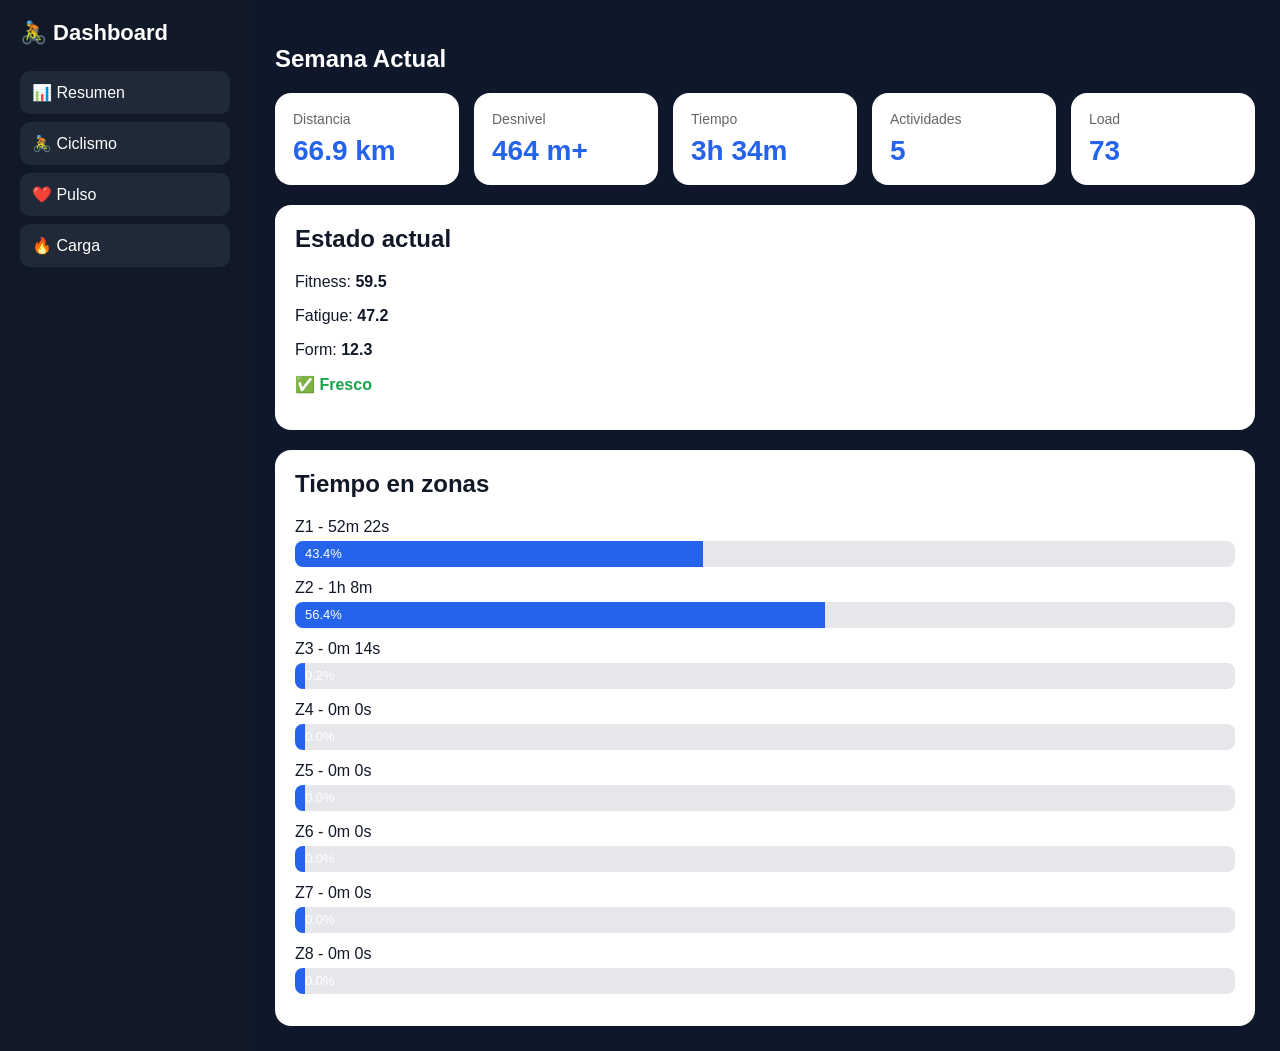
==== commit 7178a4d2: "index.html" ====
--- a/index.html
+++ b/index.html
@@ -4,7 +4,7 @@
 <head>
 
 <meta charset="UTF-8">
-<meta name="viewport" content="width=device-width, initial-scale=1.0">
+<meta name="viewport" content="width=device-width, initial-scale=1">
 
 <title>Ivan Training Dashboard</title>
 
@@ -19,15 +19,15 @@
     <aside class="sidebar">
 
         <div class="logo">
-            🚴 Ivan Dashboard
+            🚴 Dashboard
         </div>
 
-        <div class="menu-item" onclick="showPage('dashboard')">
-            📊 Dashboard
+        <div class="menu-item" onclick="showPage('summary')">
+            📊 Resumen
         </div>
 
-        <div class="menu-item" onclick="showPage('power')">
-            ⚡ Potencia
+        <div class="menu-item" onclick="showPage('cycling')">
+            🚴 Ciclismo
         </div>
 
         <div class="menu-item" onclick="showPage('hr')">
@@ -38,221 +38,39 @@
             🔥 Carga
         </div>
 
-        <div class="menu-item" onclick="showPage('config')">
-            ⚙️ Configuración
-        </div>
-
     </aside>
 
     <main class="content">
 
-        <!-- DASHBOARD -->
+        <section id="summary" class="page active">
 
-        <section id="dashboard" class="page active">
+            <h1>Semana Actual</h1>
 
-            <h1>Dashboard</h1>
-
-            <div class="cards">
+            <div class="summary-grid">
 
                 <div class="card">
-                    <div class="card-title">FTP</div>
-                    <div id="dashboard-ftp" class="card-value">...</div>
+                    <div class="card-title">Distancia</div>
+                    <div id="week-km" class="card-value">...</div>
                 </div>
 
                 <div class="card">
-                    <div class="card-title">Peso</div>
-                    <div id="dashboard-weight" class="card-value">...</div>
+                    <div class="card-title">Desnivel</div>
+                    <div id="week-elevation" class="card-value">...</div>
                 </div>
 
                 <div class="card">
-                    <div class="card-title">W/kg</div>
-                    <div id="dashboard-wkg" class="card-value">...</div>
-                </div>
-
-                <div class="card">
-                    <div class="card-title">Fitness (CTL)</div>
-                    <div id="dashboard-fitness" class="card-value">...</div>
-                </div>
-
-                <div class="card">
-                    <div class="card-title">Fatigue (ATL)</div>
-                    <div id="dashboard-fatigue" class="card-value">...</div>
-                </div>
-
-                <div class="card">
-                    <div class="card-title">Form</div>
-                    <div id="dashboard-form" class="card-value">...</div>
-                </div>
-
-                <div class="card">
-                    <div class="card-title">Km Semana</div>
-                    <div id="dashboard-distance" class="card-value">...</div>
-                </div>
-
-                <div class="card">
-                    <div class="card-title">Training Load</div>
-                    <div id="dashboard-load" class="card-value">...</div>
+                    <div class="card-title">Tiempo</div>
+                    <div id="week-time" class="card-value">...</div>
                 </div>
 
                 <div class="card">
                     <div class="card-title">Actividades</div>
-                    <div id="dashboard-count" class="card-value">...</div>
-                </div>
-
-            </div>
-
-        </section>
-
-        <!-- POTENCIA -->
-
-        <section id="power" class="page">
-
-            <h1>Potencia</h1>
-
-            <div class="cards">
-
-                <div class="card">
-                    <div class="card-title">FTP</div>
-                    <div id="power-ftp" class="card-value">...</div>
+                    <div id="week-activities" class="card-value">...</div>
                 </div>
 
                 <div class="card">
-                    <div class="card-title">FTP Indoor</div>
-                    <div id="power-indoor" class="card-value">...</div>
-                </div>
-
-                <div class="card">
-                    <div class="card-title">Critical Power</div>
-                    <div id="power-cp" class="card-value">...</div>
-                </div>
-
-                <div class="card">
-                    <div class="card-title">W'</div>
-                    <div id="power-wprime" class="card-value">...</div>
-                </div>
-
-            </div>
-
-            <div class="section">
-
-                <h2>Zonas Potencia</h2>
-
-                <div class="zone">
-                    Z1 Recuperación
-                    <div class="bar">
-                        <div class="fill" style="width:55%">55%</div>
-                    </div>
-                </div>
-
-                <div class="zone">
-                    Z2 Resistencia
-                    <div class="bar">
-                        <div class="fill" style="width:75%">75%</div>
-                    </div>
-                </div>
-
-                <div class="zone">
-                    Z3 Tempo
-                    <div class="bar">
-                        <div class="fill" style="width:90%">90%</div>
-                    </div>
-                </div>
-
-                <div class="zone">
-                    Z4 Umbral
-                    <div class="bar">
-                        <div class="fill" style="width:100%">100%</div>
-                    </div>
-                </div>
-
-            </div>
-
-        </section>
-
-        <!-- PULSO -->
-
-        <section id="hr" class="page">
-
-            <h1>Pulso</h1>
-
-            <div class="cards">
-
-                <div class="card">
-                    <div class="card-title">LTHR</div>
-                    <div id="hr-lthr" class="card-value">...</div>
-                </div>
-
-                <div class="card">
-                    <div class="card-title">FC Máxima</div>
-                    <div id="hr-max" class="card-value">...</div>
-                </div>
-
-            </div>
-
-            <div class="section">
-
-                <h2>Zonas de Frecuencia Cardíaca</h2>
-
-                <div class="zone">
-                    Z1
-                    <div class="bar">
-                        <div class="fill" style="width:50%">136</div>
-                    </div>
-                </div>
-
-                <div class="zone">
-                    Z2
-                    <div class="bar">
-                        <div class="fill" style="width:65%">155</div>
-                    </div>
-                </div>
-
-                <div class="zone">
-                    Z3
-                    <div class="bar">
-                        <div class="fill" style="width:75%">164</div>
-                    </div>
-                </div>
-
-                <div class="zone">
-                    Z4
-                    <div class="bar">
-                        <div class="fill" style="width:85%">174</div>
-                    </div>
-                </div>
-
-                <div class="zone">
-                    Z5
-                    <div class="bar">
-                        <div class="fill" style="width:100%">190</div>
-                    </div>
-                </div>
-
-            </div>
-
-        </section>
-
-        <!-- CARGA -->
-
-        <section id="load" class="page">
-
-            <h1>Carga</h1>
-
-            <div class="cards">
-
-                <div class="card">
-                    <div class="card-title">Fitness</div>
-                    <div id="dashboard-fitness-copy" class="card-value">59.5</div>
-                </div>
-
-                <div class="card">
-                    <div class="card-title">Fatigue</div>
-                    <div id="dashboard-fatigue-copy" class="card-value">47.2</div>
-                </div>
-
-                <div class="card">
-                    <div class="card-title">Form</div>
-                    <div id="dashboard-form-copy" class="card-value">12.3</div>
+                    <div class="card-title">Load</div>
+                    <div id="week-load" class="card-value">...</div>
                 </div>
 
             </div>
@@ -261,41 +79,80 @@
 
                 <h2>Estado actual</h2>
 
-                <p>
-                    Form positivo = buena frescura para competir.
-                </p>
+                <p>Fitness: <b id="fitness"></b></p>
+
+                <p>Fatigue: <b id="fatigue"></b></p>
+
+                <p>Form: <b id="form"></b></p>
+
+                <p id="training-status"></p>
+
+            </div>
+
+            <div class="section">
+
+                <h2>Tiempo en zonas</h2>
+
+                <div id="zones"></div>
 
             </div>
 
         </section>
 
-        <!-- CONFIG -->
+        <section id="cycling" class="page">
 
-        <section id="config" class="page">
+            <h1>Ciclismo</h1>
 
-            <h1>Configuración</h1>
-
-            <div class="cards">
+            <div class="summary-grid">
 
                 <div class="card">
-                    <div class="card-title">Atleta</div>
-                    <div id="config-name" class="card-value">...</div>
+                    <div class="card-title">FTP</div>
+                    <div id="ftp" class="card-value"></div>
                 </div>
 
                 <div class="card">
-                    <div class="card-title">Ubicación</div>
-                    <div id="config-location" class="card-value">...</div>
+                    <div class="card-title">Critical Power</div>
+                    <div id="cp" class="card-value"></div>
                 </div>
 
                 <div class="card">
-                    <div class="card-title">Peso</div>
-                    <div id="config-weight" class="card-value">...</div>
+                    <div class="card-title">W'</div>
+                    <div id="wprime" class="card-value"></div>
+                </div>
+
+            </div>
+
+        </section>
+
+        <section id="hr" class="page">
+
+            <h1>Pulso</h1>
+
+            <div class="summary-grid">
+
+                <div class="card">
+                    <div class="card-title">LTHR</div>
+                    <div id="lthr" class="card-value"></div>
                 </div>
 
                 <div class="card">
-                    <div class="card-title">Bicicletas</div>
-                    <div id="config-bikes">...</div>
+                    <div class="card-title">FC Máxima</div>
+                    <div id="maxhr" class="card-value"></div>
                 </div>
+
+            </div>
+
+        </section>
+
+        <section id="load" class="page">
+
+            <h1>Carga</h1>
+
+            <div class="section">
+
+                <p>Fitness: <b id="fitness-copy"></b></p>
+                <p>Fatigue: <b id="fatigue-copy"></b></p>
+                <p>Form: <b id="form-copy"></b></p>
 
             </div>
 
@@ -308,4 +165,5 @@
 <script src="js/app.js"></script>
 
 </body>
+
 </html>
--- a/css/styles.css
+++ b/css/styles.css
@@ -1,70 +1,142 @@
-function showPage(id){
+*{
+    box-sizing:border-box;
+}
 
-    document
-        .querySelectorAll('.page')
-        .forEach(p => p.classList.remove('active'));
+body{
+    margin:0;
+    font-family:Segoe UI,sans-serif;
+    background:#0f172a;
+    color:white;
+}
 
-    document
-        .getElementById(id)
-        .classList.add('active');
+.layout{
+    display:flex;
+    min-height:100vh;
+}
+
+.sidebar{
+    width:250px;
+    background:#111827;
+    padding:20px;
+}
+
+.logo{
+    font-size:22px;
+    font-weight:bold;
+    margin-bottom:25px;
+}
+
+.menu-item{
+    padding:12px;
+    margin-bottom:8px;
+    border-radius:10px;
+    background:#1f2937;
+    cursor:pointer;
+}
+
+.menu-item:hover{
+    background:#2563eb;
+}
+
+.content{
+    flex:1;
+    padding:25px;
+}
+
+.page{
+    display:none;
+}
+
+.page.active{
+    display:block;
+}
+
+.summary-grid{
+    display:grid;
+    grid-template-columns:repeat(auto-fit,minmax(180px,1fr));
+    gap:15px;
+    margin-bottom:20px;
+}
+
+.card{
+    background:white;
+    color:#111827;
+    border-radius:16px;
+    padding:18px;
+}
+
+.card-title{
+    color:#666;
+    font-size:14px;
+}
+
+.card-value{
+    color:#2563eb;
+    font-size:28px;
+    font-weight:bold;
+    margin-top:8px;
+}
+
+.section{
+    background:white;
+    color:#111827;
+    border-radius:16px;
+    padding:20px;
+    margin-top:20px;
+}
+
+.section h2{
+    margin-top:0;
+}
+
+.zone{
+    margin-bottom:12px;
+}
+
+.zone-name{
+    margin-bottom:5px;
+}
+
+.bar{
+    height:26px;
+    border-radius:8px;
+    background:#e5e7eb;
+    overflow:hidden;
+}
+
+.fill{
+    background:#2563eb;
+    height:100%;
+    color:white;
+    display:flex;
+    align-items:center;
+    padding-left:10px;
+    font-size:13px;
+}
+
+.status-good{
+    color:#16a34a;
+    font-weight:bold;
+}
+
+.status-neutral{
+    color:#f59e0b;
+    font-weight:bold;
+}
+
+.status-bad{
+    color:#dc2626;
+    font-weight:bold;
+}
+
+@media(max-width:900px){
+
+    .layout{
+        flex-direction:column;
+    }
+
+    .sidebar{
+        width:100%;
+    }
 
 }
-
-async function loadData(){
-
-    const athlete =
-        await fetch('./data/athlete.json')
-        .then(r=>r.json());
-
-    const summary =
-        await fetch('./data/summary.json')
-        .then(r=>r.json());
-
-    const cycling =
-        athlete.sportSettings.find(
-            s => s.types.includes('Ride')
-        );
-
-    const running =
-        athlete.sportSettings.find(
-            s => s.types.includes('Run')
-        );
-
-    const week = summary[0];
-
-    document.getElementById('ftp').innerText =
-        cycling.ftp;
-
-    document.getElementById('fitness').innerText =
-        week.fitness.toFixed(1);
-
-    document.getElementById('fatigue').innerText =
-        week.fatigue.toFixed(1);
-
-    document.getElementById('form').innerText =
-        week.form.toFixed(1);
-
-    document.getElementById('weight').innerText =
-        athlete.icu_weight;
-
-    document.getElementById('power-ftp').innerText =
-        cycling.ftp;
-
-    document.getElementById('power-ftp-indoor').innerText =
-        cycling.indoor_ftp;
-
-    document.getElementById('power-cp').innerText =
-        cycling.mmp_model.criticalPower;
-
-    document.getElementById('power-wprime').innerText =
-        cycling.mmp_model.wPrime;
-
-    document.getElementById('hr-lthr').innerText =
-        cycling.lthr;
-
-    document.getElementById('hr-max').innerText =
-        cycling.max_hr;
-
-}
-
-loadData();
